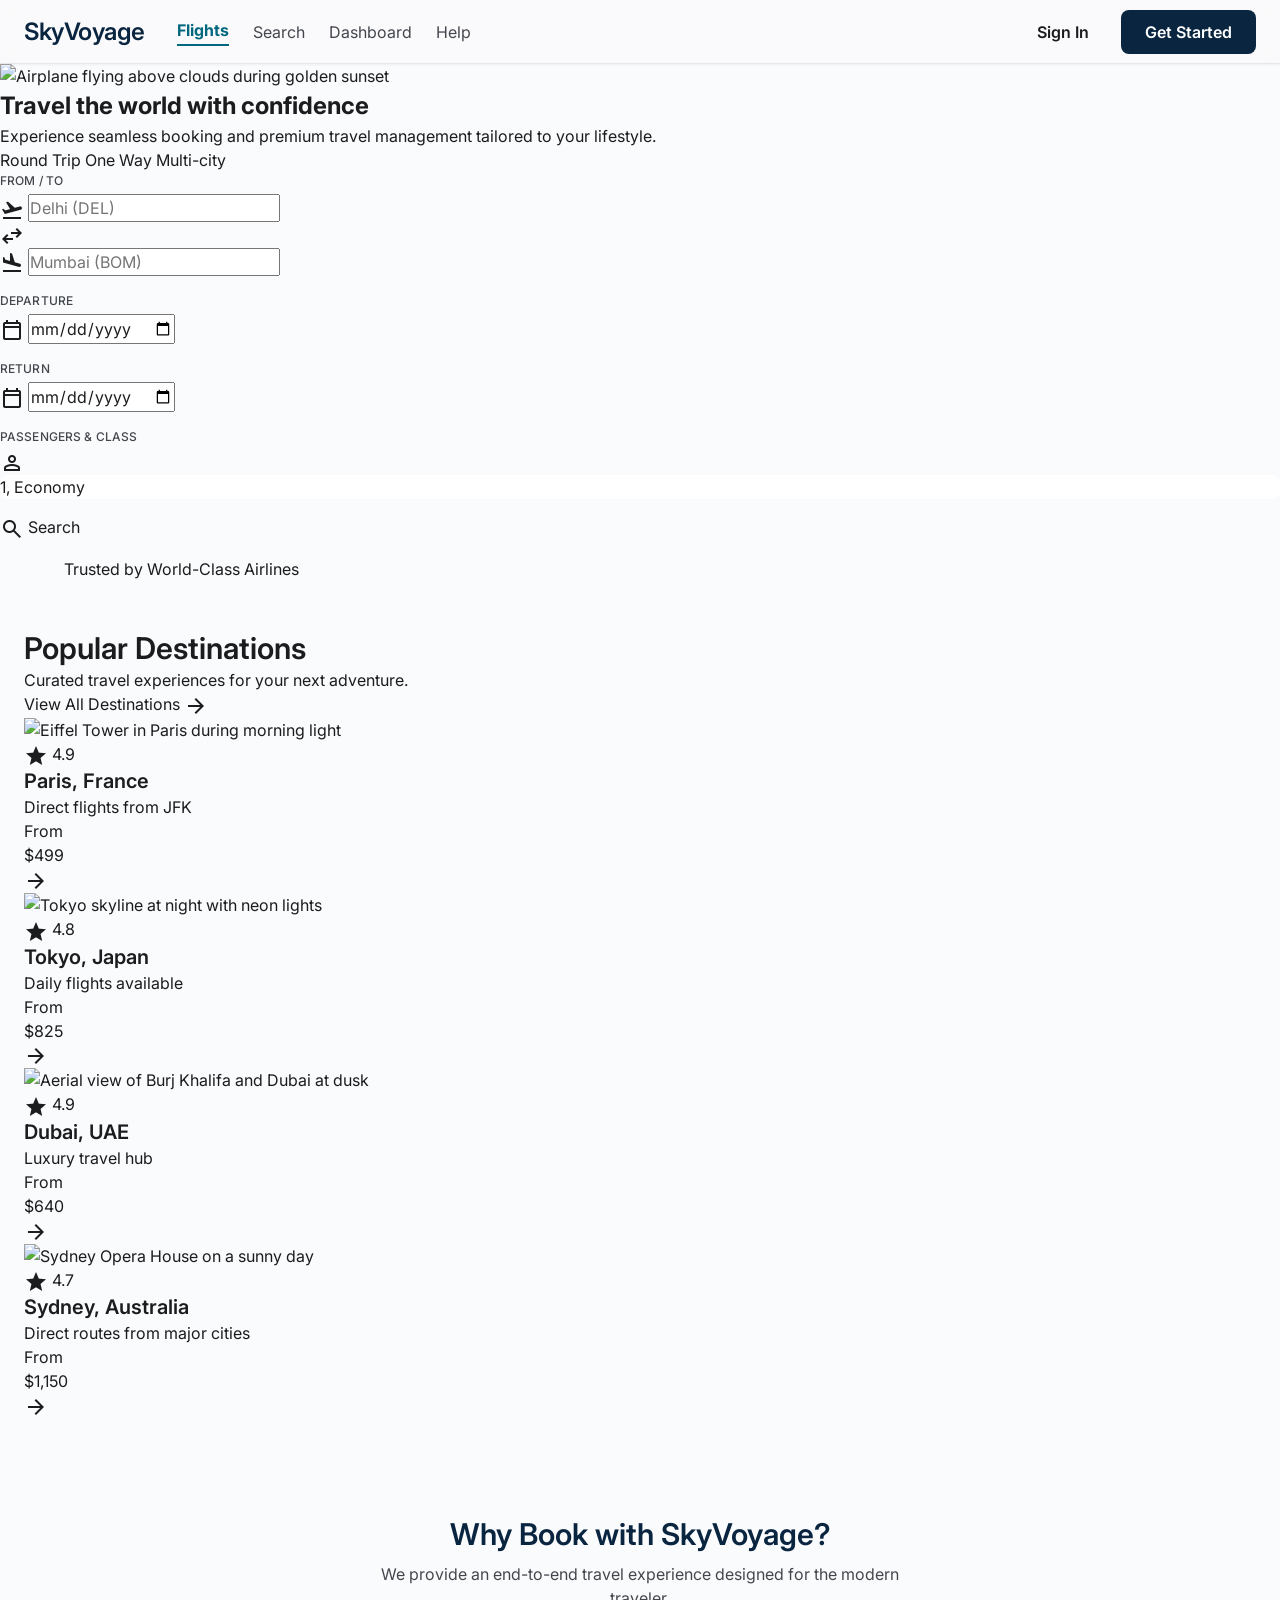
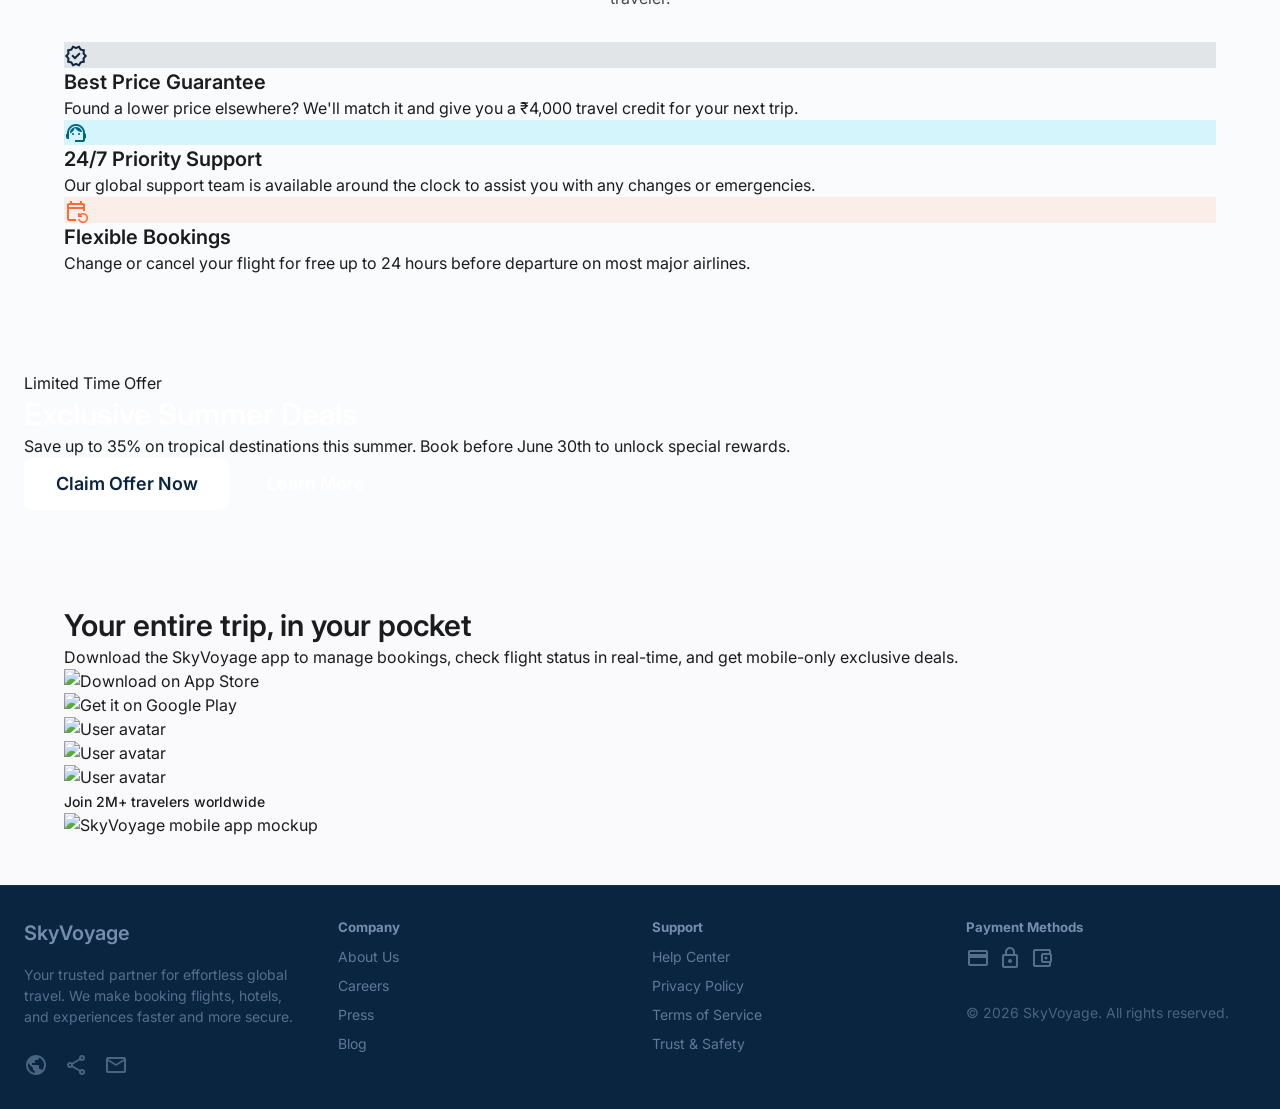
==== index.html @ 2c98b107 "feat(app): add main landing page view and application bootstrap" ====
<!DOCTYPE html>
<html lang="en">
<head>
  <meta charset="UTF-8">
  <meta name="viewport" content="width=device-width, initial-scale=1.0">
  <title>SkyVoyage — Travel with Confidence</title>
  <meta name="description" content="SkyVoyage is a premium flight booking platform. Search, compare, and book flights from top airlines worldwide.">

  <!-- Stylesheets -->
  <link rel="stylesheet" href="css/main.css">
  <link rel="stylesheet" href="css/pages/landing.css">
</head>
<body>

  <!---------------------------------------------
       NAVIGATION BAR
       Shared across all pages via consistent HTML
      --------------------------------------------->
  <header class="navbar">
    <div class="flex items-center gap-xl">
      <a href="index.html" class="navbar-brand">SkyVoyage</a>
      <nav class="navbar-links">
        <a href="index.html" class="active">Flights</a>
        <a href="search.html">Search</a>
        <a href="dashboard.html">Dashboard</a>
        <a href="#">Help</a>
      </nav>
    </div>
    <div class="navbar-actions">
      <a href="login.html" class="btn btn-ghost">Sign In</a>
      <a href="register.html" class="btn btn-primary">Get Started</a>
    </div>
    <button class="navbar-toggle" aria-label="Toggle menu">
      <span></span><span></span><span></span>
    </button>
  </header>

  <!-- ============================================
       MAIN CONTENT
       ============================================ -->
  <main class="page-content">

    <!-- ---- Hero Section ---- -->
    <section class="hero" id="hero">
      <div class="hero-image">
        <img src="https://lh3.googleusercontent.com/aida-public/[base64]" alt="Airplane flying above clouds during golden sunset">
        <div class="hero-overlay"></div>
      </div>
      <div class="hero-content">
        <h1 class="hero-title">Travel the world with confidence</h1>
        <p class="hero-subtitle">Experience seamless booking and premium travel management tailored to your lifestyle.</p>

        <!-- Search Widget -->
        <div class="search-widget" id="search-widget">
          <div class="search-tabs">
            <button class="search-tab active" data-type="roundtrip">Round Trip</button>
            <button class="search-tab" data-type="oneway">One Way</button>
            <button class="search-tab" data-type="multicity">Multi-city</button>
          </div>
          <form class="search-form" id="search-form">
            <!-- From / To -->
            <div class="form-group" style="grid-column: span 2;">
              <label class="form-label">From / To</label>
              <div class="search-field-pair">
                <div class="search-input-wrap">
                  <span class="material-symbols-outlined">flight_takeoff</span>
                  <input type="text" id="origin-input" placeholder="Delhi (DEL)" list="airports-from" autocomplete="off">
                </div>
                <button type="button" class="search-swap-btn" id="swap-btn" title="Swap origin and destination">
                  <span class="material-symbols-outlined">swap_horiz</span>
                </button>
                <div class="search-input-wrap">
                  <span class="material-symbols-outlined">flight_land</span>
                  <input type="text" id="destination-input" placeholder="Mumbai (BOM)" list="airports-to" autocomplete="off">
                </div>
              </div>
            </div>
            <!-- Departure -->
            <div class="form-group">
              <label class="form-label">Departure</label>
              <div class="search-input-wrap">
                <span class="material-symbols-outlined">calendar_today</span>
                <input type="date" id="departure-date">
              </div>
            </div>
            <!-- Return -->
            <div class="form-group">
              <label class="form-label">Return</label>
              <div class="search-input-wrap">
                <span class="material-symbols-outlined">calendar_today</span>
                <input type="date" id="return-date">
              </div>
            </div>
            <!-- Passengers & Search -->
            <div class="form-group">
              <label class="form-label">Passengers & Class</label>
              <div class="search-input-wrap passengers-select">
                <span class="material-symbols-outlined">person</span>
                <select id="passengers-select" class="form-select" style="border:none;padding:0;height:auto;background-image:none;">
                  <option value="1-economy">1, Economy</option>
                  <option value="2-economy">2, Economy</option>
                  <option value="3-economy">3, Economy</option>
                  <option value="1-business">1, Business</option>
                  <option value="2-business">2, Business</option>
                  <option value="1-firstClass">1, First Class</option>
                </select>
              </div>
            </div>
            <!-- Search Button -->
            <div class="form-group" style="align-self: end;">
              <button type="submit" class="search-btn">
                <span class="material-symbols-outlined">search</span>
                Search
              </button>
            </div>
          </form>
          <!-- Datalist for airport autocomplete -->
          <datalist id="airports-from"></datalist>
          <datalist id="airports-to"></datalist>
        </div>
      </div>
    </section>

    <!-- ---- Trusted Airlines ---- -->
    <section class="airlines-bar">
      <div class="container">
        <p class="airlines-bar-title">Trusted by World-Class Airlines</p>
        <div class="airlines-logos" id="airlines-logos">
          <!-- Populated by JS -->
        </div>
      </div>
    </section>

    <!-- ---- Popular Destinations ---- -->
    <section class="section">
      <div class="container-lg">
        <div class="destinations-header">
          <div>
            <h2 class="text-h1">Popular Destinations</h2>
            <p>Curated travel experiences for your next adventure.</p>
          </div>
          <a href="search.html" class="destinations-link">
            View All Destinations
            <span class="material-symbols-outlined">arrow_forward</span>
          </a>
        </div>
        <div class="destinations-grid" id="destinations-grid">
          <!-- Destination Card 1: Paris -->
          <div class="dest-card">
            <div class="dest-card-image">
              <img src="https://lh3.googleusercontent.com/aida-public/[base64]" alt="Eiffel Tower in Paris during morning light">
              <div class="dest-card-rating">
                <span class="material-symbols-outlined icon-filled">star</span>
                <span>4.9</span>
              </div>
            </div>
            <div class="dest-card-body">
              <h3 class="text-h3">Paris, France</h3>
              <p class="dest-subtitle">Direct flights from JFK</p>
              <div class="dest-card-footer">
                <div>
                  <span class="dest-card-price-label">From</span>
                  <p class="dest-card-price">$499</p>
                </div>
                <a href="search.html" class="dest-card-arrow">
                  <span class="material-symbols-outlined">arrow_forward</span>
                </a>
              </div>
            </div>
          </div>
          <!-- Destination Card 2: Tokyo -->
          <div class="dest-card">
            <div class="dest-card-image">
              <img src="https://lh3.googleusercontent.com/aida-public/[base64]" alt="Tokyo skyline at night with neon lights">
              <div class="dest-card-rating">
                <span class="material-symbols-outlined icon-filled">star</span>
                <span>4.8</span>
              </div>
            </div>
            <div class="dest-card-body">
              <h3 class="text-h3">Tokyo, Japan</h3>
              <p class="dest-subtitle">Daily flights available</p>
              <div class="dest-card-footer">
                <div>
                  <span class="dest-card-price-label">From</span>
                  <p class="dest-card-price">$825</p>
                </div>
                <a href="search.html" class="dest-card-arrow">
                  <span class="material-symbols-outlined">arrow_forward</span>
                </a>
              </div>
            </div>
          </div>
          <!-- Destination Card 3: Dubai -->
          <div class="dest-card">
            <div class="dest-card-image">
              <img src="https://lh3.googleusercontent.com/aida-public/[base64]" alt="Aerial view of Burj Khalifa and Dubai at dusk">
              <div class="dest-card-rating">
                <span class="material-symbols-outlined icon-filled">star</span>
                <span>4.9</span>
              </div>
            </div>
            <div class="dest-card-body">
              <h3 class="text-h3">Dubai, UAE</h3>
              <p class="dest-subtitle">Luxury travel hub</p>
              <div class="dest-card-footer">
                <div>
                  <span class="dest-card-price-label">From</span>
                  <p class="dest-card-price">$640</p>
                </div>
                <a href="search.html" class="dest-card-arrow">
                  <span class="material-symbols-outlined">arrow_forward</span>
                </a>
              </div>
            </div>
          </div>
          <!-- Destination Card 4: Sydney -->
          <div class="dest-card">
            <div class="dest-card-image">
              <img src="https://lh3.googleusercontent.com/aida-public/[base64]" alt="Sydney Opera House on a sunny day">
              <div class="dest-card-rating">
                <span class="material-symbols-outlined icon-filled">star</span>
                <span>4.7</span>
              </div>
            </div>
            <div class="dest-card-body">
              <h3 class="text-h3">Sydney, Australia</h3>
              <p class="dest-subtitle">Direct routes from major cities</p>
              <div class="dest-card-footer">
                <div>
                  <span class="dest-card-price-label">From</span>
                  <p class="dest-card-price">$1,150</p>
                </div>
                <a href="search.html" class="dest-card-arrow">
                  <span class="material-symbols-outlined">arrow_forward</span>
                </a>
              </div>
            </div>
          </div>
        </div>
      </div>
    </section>

    <!-- ---- Why SkyVoyage ---- -->
    <section class="section features-section">
      <div class="container">
        <div class="text-center mb-xl">
          <h2 class="text-h1 text-primary">Why Book with SkyVoyage?</h2>
          <p class="text-muted mt-sm" style="max-width:560px;margin-left:auto;margin-right:auto;">We provide an end-to-end travel experience designed for the modern traveler.</p>
        </div>
        <div class="features-grid">
          <div class="feature-card">
            <div class="feature-icon" style="background:rgba(10,37,64,0.1)">
              <span class="material-symbols-outlined text-primary">verified</span>
            </div>
            <h4 class="text-h3">Best Price Guarantee</h4>
            <p>Found a lower price elsewhere? We'll match it and give you a ₹4,000 travel credit for your next trip.</p>
          </div>
          <div class="feature-card">
            <div class="feature-icon" style="background:rgba(0,210,253,0.15)">
              <span class="material-symbols-outlined text-secondary">support_agent</span>
            </div>
            <h4 class="text-h3">24/7 Priority Support</h4>
            <p>Our global support team is available around the clock to assist you with any changes or emergencies.</p>
          </div>
          <div class="feature-card">
            <div class="feature-icon" style="background:rgba(255,107,53,0.1)">
              <span class="material-symbols-outlined text-accent">event_repeat</span>
            </div>
            <h4 class="text-h3">Flexible Bookings</h4>
            <p>Change or cancel your flight for free up to 24 hours before departure on most major airlines.</p>
          </div>
        </div>
      </div>
    </section>

    <!-- ---- Promotional Banner ---- -->
    <section class="section">
      <div class="container-lg">
        <div class="promo-banner">
          <div class="promo-image hidden" style="display:none;">
            <!-- Hidden on mobile, decorative on desktop -->
          </div>
          <div class="promo-content">
            <span class="promo-badge">Limited Time Offer</span>
            <h2 class="text-h1 text-white">Exclusive Summer Deals</h2>
            <p>Save up to 35% on tropical destinations this summer. Book before June 30th to unlock special rewards.</p>
            <div class="promo-buttons">
              <a href="search.html" class="btn btn-lg" style="background:white;color:var(--color-primary);">Claim Offer Now</a>
              <button class="btn btn-lg" style="border:1px solid rgba(255,255,255,0.3);color:white;">Learn More</button>
            </div>
          </div>
        </div>
      </div>
    </section>

    <!-- ---- App Download Section ---- -->
    <section class="section app-section" style="background:var(--color-surface);">
      <div class="container">
        <div class="app-section-inner">
          <div class="app-text">
            <h2 class="text-h1">Your entire trip, in your pocket</h2>
            <p>Download the SkyVoyage app to manage bookings, check flight status in real-time, and get mobile-only exclusive deals.</p>
            <div class="app-badges">
              <img src="https://lh3.googleusercontent.com/aida-public/[base64]" alt="Download on App Store">
              <img src="https://lh3.googleusercontent.com/aida-public/[base64]" alt="Get it on Google Play">
            </div>
            <div class="app-stats">
              <div class="app-avatars">
                <img src="https://lh3.googleusercontent.com/aida-public/[base64]" alt="User avatar">
                <img src="https://lh3.googleusercontent.com/aida-public/[base64]" alt="User avatar">
                <img src="https://lh3.googleusercontent.com/aida-public/[base64]" alt="User avatar">
              </div>
              <span class="text-small font-medium">Join 2M+ travelers worldwide</span>
            </div>
          </div>
          <div class="app-mockup">
            <div class="phone-frame">
              <img src="https://lh3.googleusercontent.com/aida-public/[base64]" alt="SkyVoyage mobile app mockup">
            </div>
            <div class="glow-1"></div>
            <div class="glow-2"></div>
          </div>
        </div>
      </div>
    </section>

  </main>

  <!-- ============================================
       FOOTER
       ============================================ -->
  <footer class="footer">
    <div class="container-lg">
      <div class="footer-grid">
        <div>
          <span class="footer-brand">SkyVoyage</span>
          <p class="footer-desc">Your trusted partner for effortless global travel. We make booking flights, hotels, and experiences faster and more secure.</p>
          <div class="footer-social">
            <a href="#"><span class="material-symbols-outlined">public</span></a>
            <a href="#"><span class="material-symbols-outlined">share</span></a>
            <a href="#"><span class="material-symbols-outlined">mail</span></a>
          </div>
        </div>
        <div>
          <h5 class="footer-title">Company</h5>
          <div class="footer-links">
            <a href="#">About Us</a>
            <a href="#">Careers</a>
            <a href="#">Press</a>
            <a href="#">Blog</a>
          </div>
        </div>
        <div>
          <h5 class="footer-title">Support</h5>
          <div class="footer-links">
            <a href="#">Help Center</a>
            <a href="#">Privacy Policy</a>
            <a href="#">Terms of Service</a>
            <a href="#">Trust & Safety</a>
          </div>
        </div>
        <div>
          <h5 class="footer-title">Payment Methods</h5>
          <div class="flex gap-sm" style="opacity:0.7;">
            <span class="material-symbols-outlined" title="Credit Card">credit_card</span>
            <span class="material-symbols-outlined" title="Secure Payment">lock</span>
            <span class="material-symbols-outlined" title="Universal Pay">account_balance_wallet</span>
          </div>
          <p class="footer-copyright">© 2026 SkyVoyage. All rights reserved.</p>
        </div>
      </div>
    </div>
  </footer>

  <!-- ============================================
       SCRIPTS
       ============================================ -->
  <script type="module" src="js/app.js"></script>
  <script type="module" src="js/pages/landing.js"></script>

</body>
</html>
---- css/main.css ----
/* ============================================
   SkyVoyage — Main Stylesheet
   Shared layout, components, and utilities.
   ============================================ */

@import url('https://fonts.googleapis.com/css2?family=Inter:wght@400;500;600;700;800&display=swap');
@import url('https://fonts.googleapis.com/css2?family=Material+Symbols+Outlined:wght,FILL@100..700,0..1&display=swap');
@import 'variables.css';
@import 'reset.css';


/* ============================================
   TYPOGRAPHY
   ============================================ */

.text-display {
  font-size: var(--font-display-size);
  font-weight: var(--font-display-weight);
  line-height: var(--font-display-line-height);
  letter-spacing: var(--font-display-letter-spacing);
}

.text-h1 {
  font-size: var(--font-h1-size);
  font-weight: var(--font-h1-weight);
  line-height: var(--font-h1-line-height);
}

.text-h2 {
  font-size: var(--font-h2-size);
  font-weight: var(--font-h2-weight);
  line-height: var(--font-h2-line-height);
}

.text-h3 {
  font-size: var(--font-h3-size);
  font-weight: var(--font-h3-weight);
  line-height: var(--font-h3-line-height);
}

.text-body {
  font-size: var(--font-body-size);
  font-weight: var(--font-body-weight);
  line-height: var(--font-body-line-height);
}

.text-small {
  font-size: var(--font-small-size);
  font-weight: var(--font-small-weight);
  line-height: var(--font-small-line-height);
}

.text-caption {
  font-size: var(--font-caption-size);
  font-weight: var(--font-caption-weight);
  line-height: var(--font-caption-line-height);
  letter-spacing: var(--font-caption-letter-spacing);
}


/* ============================================
   LAYOUT
   ============================================ */

.container {
  max-width: var(--max-width);
  margin: 0 auto;
  padding: 0 var(--space-lg);
}

.container-lg {
  max-width: var(--max-width-lg);
  margin: 0 auto;
  padding: 0 var(--space-lg);
}

.section {
  padding: var(--space-2xl) 0;
}

.page-content {
  padding-top: var(--nav-height);
  min-height: 100vh;
}


/* ============================================
   MATERIAL ICONS
   ============================================ */

.material-symbols-outlined {
  font-variation-settings: 'FILL' 0, 'wght' 400, 'GRAD' 0, 'opsz' 24;
  display: inline-block;
  vertical-align: middle;
  font-size: 24px;
}

.icon-filled {
  font-variation-settings: 'FILL' 1;
}

.icon-sm { font-size: 18px; }
.icon-lg { font-size: 32px; }
.icon-xl { font-size: 48px; }


/* ============================================
   NAVIGATION BAR (shared across all pages)
   ============================================ */

.navbar {
  position: fixed;
  top: 0;
  left: 0;
  width: 100%;
  z-index: 100;
  background: rgba(250, 249, 251, 0.8);
  backdrop-filter: blur(12px);
  -webkit-backdrop-filter: blur(12px);
  height: var(--nav-height);
  border-bottom: 1px solid var(--color-border);
  box-shadow: var(--shadow-subtle);
  display: flex;
  align-items: center;
  justify-content: space-between;
  padding: 0 var(--space-lg);
}

.navbar-brand {
  font-size: var(--font-h2-size);
  font-weight: var(--font-h2-weight);
  color: var(--color-primary);
  letter-spacing: -0.02em;
}

.navbar-links {
  display: flex;
  gap: var(--space-lg);
  align-items: center;
}

.navbar-links a {
  color: var(--color-on-surface-variant);
  font-size: var(--font-body-size);
  transition: color var(--transition-normal);
}

.navbar-links a:hover,
.navbar-links a.active {
  color: var(--color-secondary);
}

.navbar-links a.active {
  font-weight: 700;
  border-bottom: 2px solid var(--color-secondary);
  padding-bottom: 2px;
}

.navbar-actions {
  display: flex;
  gap: var(--space-md);
  align-items: center;
}

/* Mobile hamburger menu */
.navbar-toggle {
  display: none;
  flex-direction: column;
  gap: 5px;
  padding: var(--space-sm);
}

.navbar-toggle span {
  width: 24px;
  height: 2px;
  background: var(--color-primary);
  border-radius: 2px;
  transition: var(--transition-normal);
}


/* ============================================
   BUTTONS
   ============================================ */

.btn {
  display: inline-flex;
  align-items: center;
  justify-content: center;
  gap: var(--space-sm);
  height: 44px;
  padding: 0 var(--space-lg);
  font-size: var(--font-body-size);
  font-weight: 600;
  border-radius: var(--radius-md);
  transition: all var(--transition-normal);
  white-space: nowrap;
  cursor: pointer;
}

.btn:active {
  transform: scale(0.97);
}

.btn-primary {
  background: var(--color-primary);
  color: var(--color-on-primary);
}

.btn-primary:hover {
  opacity: 0.9;
  box-shadow: var(--shadow-card);
}

.btn-accent {
  background: var(--color-accent);
  color: white;
  box-shadow: var(--shadow-card);
}

.btn-accent:hover {
  filter: brightness(1.1);
}

.btn-secondary {
  background: var(--color-secondary-container);
  color: var(--color-on-secondary-container);
}

.btn-secondary:hover {
  filter: brightness(0.95);
}

.btn-outline {
  background: transparent;
  border: 1px solid var(--color-border);
  color: var(--color-on-surface);
}

.btn-outline:hover {
  background: var(--color-surface-container-low);
}

.btn-ghost {
  background: transparent;
  color: var(--color-on-surface);
  padding: 0 var(--space-md);
}

.btn-ghost:hover {
  color: var(--color-primary);
}

.btn-sm {
  height: 36px;
  padding: 0 var(--space-md);
  font-size: var(--font-small-size);
}

.btn-lg {
  height: 52px;
  padding: 0 var(--space-xl);
  font-size: 18px;
}

.btn-icon {
  width: 44px;
  height: 44px;
  padding: 0;
  border-radius: var(--radius-md);
}

.btn-icon-sm {
  width: 36px;
  height: 36px;
  padding: 0;
  border-radius: var(--radius-md);
}


/* ============================================
   FORM ELEMENTS
   ============================================ */

.form-group {
  margin-bottom: var(--space-md);
}

.form-label {
  display: block;
  font-size: var(--font-caption-size);
  font-weight: var(--font-caption-weight);
  color: var(--color-on-surface-variant);
  margin-bottom: var(--space-xs);
  text-transform: uppercase;
  letter-spacing: var(--font-caption-letter-spacing);
}

.form-input {
  width: 100%;
  height: 44px;
  padding: 0 var(--space-md);
  border: 1px solid var(--color-border);
  border-radius: var(--radius-md);
  background: transparent;
  font-size: var(--font-body-size);
  color: var(--color-on-surface);
  transition: border-color var(--transition-normal), box-shadow var(--transition-normal);
}

.form-input:focus {
  border-color: var(--color-secondary-container);
  box-shadow: 0 0 0 3px rgba(0, 210, 253, 0.15);
  outline: none;
}

.form-input::placeholder {
  color: var(--color-outline);
}

.form-input-icon {
  position: relative;
}

.form-input-icon .material-symbols-outlined {
  position: absolute;
  left: var(--space-md);
  top: 50%;
  transform: translateY(-50%);
  color: var(--color-outline);
  font-size: 20px;
}

.form-input-icon .form-input {
  padding-left: calc(var(--space-md) + 28px);
}

.form-select {
  width: 100%;
  height: 44px;
  padding: 0 var(--space-md);
  border: 1px solid var(--color-border);
  border-radius: var(--radius-md);
  background: white;
  font-size: var(--font-body-size);
  color: var(--color-on-surface);
  appearance: none;
  background-image: url("data:image/svg+xml,%3Csvg xmlns='http://www.w3.org/2000/svg' width='20' height='20' viewBox='0 0 24 24'%3E%3Cpath fill='%2374777E' d='M7 10l5 5 5-5z'/%3E%3C/svg%3E");
  background-repeat: no-repeat;
  background-position: right var(--space-sm) center;
  cursor: pointer;
}

.form-error {
  font-size: var(--font-caption-size);
  color: var(--color-error);
  margin-top: var(--space-xs);
  display: none;
}

.form-error.visible {
  display: block;
}

textarea.form-input {
  height: auto;
  min-height: 100px;
  padding: var(--space-md);
  resize: vertical;
}


/* ============================================
   CARDS
   ============================================ */

.card {
  background: var(--color-surface-container-lowest);
  border: 1px solid var(--color-border);
  border-radius: var(--radius-lg);
  padding: var(--space-lg);
  box-shadow: var(--shadow-subtle);
  transition: transform var(--transition-slow), box-shadow var(--transition-slow);
}

.card-hover:hover {
  transform: translateY(-4px);
  box-shadow: var(--shadow-hover);
}

.card-elevated {
  box-shadow: var(--shadow-card);
}


/* ============================================
   BADGES / TAGS
   ============================================ */

.badge {
  display: inline-flex;
  align-items: center;
  gap: var(--space-xs);
  padding: var(--space-xs) var(--space-sm);
  font-size: var(--font-caption-size);
  font-weight: 600;
  border-radius: var(--radius-pill);
}

.badge-success {
  background: rgba(16, 185, 129, 0.1);
  color: var(--color-success);
}

.badge-warning {
  background: rgba(245, 158, 11, 0.1);
  color: var(--color-warning);
}

.badge-error {
  background: rgba(239, 68, 68, 0.1);
  color: var(--color-error);
}

.badge-info {
  background: rgba(59, 130, 246, 0.1);
  color: var(--color-info);
}

.badge-primary {
  background: rgba(10, 37, 64, 0.1);
  color: var(--color-primary);
}

.badge-accent {
  background: rgba(255, 107, 53, 0.1);
  color: var(--color-accent);
}


/* ============================================
   TABLES
   ============================================ */

.table-wrapper {
  overflow-x: auto;
  border-radius: var(--radius-lg);
  border: 1px solid var(--color-border);
}

.table {
  width: 100%;
  text-align: left;
}

.table th {
  padding: var(--space-md) var(--space-lg);
  font-size: var(--font-caption-size);
  font-weight: 600;
  color: var(--color-on-surface-variant);
  text-transform: uppercase;
  letter-spacing: 0.05em;
  background: var(--color-surface-container-low);
  border-bottom: 1px solid var(--color-border);
}

.table td {
  padding: var(--space-md) var(--space-lg);
  font-size: var(--font-small-size);
  color: var(--color-on-surface);
  border-bottom: 1px solid var(--color-border);
}

.table tr:last-child td {
  border-bottom: none;
}

.table tr:hover td {
  background: var(--color-surface-container-low);
}


/* ============================================
   MODAL
   ============================================ */

.modal-overlay {
  position: fixed;
  inset: 0;
  background: rgba(0, 0, 0, 0.5);
  z-index: 200;
  display: flex;
  align-items: center;
  justify-content: center;
  opacity: 0;
  visibility: hidden;
  transition: opacity var(--transition-normal), visibility var(--transition-normal);
}

.modal-overlay.active {
  opacity: 1;
  visibility: visible;
}

.modal {
  background: white;
  border-radius: var(--radius-xl);
  padding: var(--space-xl);
  max-width: 560px;
  width: 90%;
  max-height: 90vh;
  overflow-y: auto;
  transform: scale(0.95) translateY(10px);
  transition: transform var(--transition-slow);
}

.modal-overlay.active .modal {
  transform: scale(1) translateY(0);
}

.modal-header {
  display: flex;
  align-items: center;
  justify-content: space-between;
  margin-bottom: var(--space-lg);
}

.modal-title {
  font-size: var(--font-h3-size);
  font-weight: var(--font-h3-weight);
  color: var(--color-primary);
}


/* ============================================
   TOAST NOTIFICATIONS
   ============================================ */

.toast-container {
  position: fixed;
  top: calc(var(--nav-height) + var(--space-md));
  right: var(--space-lg);
  z-index: 300;
  display: flex;
  flex-direction: column;
  gap: var(--space-sm);
}

.toast {
  display: flex;
  align-items: center;
  gap: var(--space-md);
  padding: var(--space-md) var(--space-lg);
  background: white;
  border-radius: var(--radius-lg);
  box-shadow: var(--shadow-elevated);
  border-left: 4px solid var(--color-info);
  min-width: 320px;
  max-width: 480px;
  animation: slideInRight 0.3s ease;
}

.toast-success { border-left-color: var(--color-success); }
.toast-warning { border-left-color: var(--color-warning); }
.toast-error { border-left-color: var(--color-error); }

.toast-message {
  flex: 1;
  font-size: var(--font-small-size);
  color: var(--color-on-surface);
}

.toast-close {
  color: var(--color-outline);
  cursor: pointer;
  font-size: 18px;
}

@keyframes slideInRight {
  from {
    transform: translateX(100%);
    opacity: 0;
  }
  to {
    transform: translateX(0);
    opacity: 1;
  }
}

@keyframes fadeOut {
  to {
    opacity: 0;
    transform: translateX(50px);
  }
}


/* ============================================
   LOADING / SKELETON
   ============================================ */

.skeleton {
  background: linear-gradient(90deg,
    var(--color-surface-container) 25%,
    var(--color-surface-container-high) 50%,
    var(--color-surface-container) 75%
  );
  background-size: 200% 100%;
  animation: shimmer 1.5s infinite;
  border-radius: var(--radius-md);
}

@keyframes shimmer {
  0% { background-position: 200% 0; }
  100% { background-position: -200% 0; }
}

.spinner {
  width: 32px;
  height: 32px;
  border: 3px solid var(--color-border);
  border-top-color: var(--color-secondary-container);
  border-radius: 50%;
  animation: spin 0.8s linear infinite;
}

@keyframes spin {
  to { transform: rotate(360deg); }
}

.loading-overlay {
  display: flex;
  flex-direction: column;
  align-items: center;
  justify-content: center;
  gap: var(--space-md);
  padding: var(--space-2xl);
  color: var(--color-on-surface-variant);
}


/* ============================================
   EMPTY STATE
   ============================================ */

.empty-state {
  text-align: center;
  padding: var(--space-3xl) var(--space-lg);
  color: var(--color-on-surface-variant);
}

.empty-state .material-symbols-outlined {
  font-size: 64px;
  opacity: 0.3;
  margin-bottom: var(--space-md);
}

.empty-state h3 {
  font-size: var(--font-h3-size);
  font-weight: var(--font-h3-weight);
  color: var(--color-primary);
  margin-bottom: var(--space-sm);
}


/* ============================================
   FOOTER
   ============================================ */

.footer {
  background: var(--color-primary);
  color: var(--color-on-primary-container);
  padding: var(--space-xl) 0;
  border-top: 1px solid rgba(255, 255, 255, 0.05);
}

.footer-grid {
  display: grid;
  grid-template-columns: repeat(4, 1fr);
  gap: var(--space-lg);
}

.footer-brand {
  font-size: var(--font-h3-size);
  font-weight: var(--font-h3-weight);
  margin-bottom: var(--space-md);
  display: block;
}

.footer-desc {
  font-size: var(--font-small-size);
  opacity: 0.7;
  max-width: 280px;
  margin-bottom: var(--space-lg);
}

.footer-title {
  font-weight: 700;
  margin-bottom: var(--space-sm);
}

.footer-links {
  display: flex;
  flex-direction: column;
  gap: var(--space-sm);
}

.footer-links a {
  font-size: var(--font-small-size);
  opacity: 0.8;
  transition: opacity var(--transition-normal);
}

.footer-links a:hover {
  opacity: 1;
  text-decoration: underline;
}

.footer-social {
  display: flex;
  gap: var(--space-md);
}

.footer-social a {
  opacity: 0.6;
  transition: opacity var(--transition-normal);
}

.footer-social a:hover {
  opacity: 1;
}

.footer-copyright {
  font-size: var(--font-small-size);
  opacity: 0.6;
  margin-top: var(--space-xl);
}


/* ============================================
   UTILITY CLASSES
   ============================================ */

/* Flexbox helpers */
.flex { display: flex; }
.flex-col { flex-direction: column; }
.flex-wrap { flex-wrap: wrap; }
.items-center { align-items: center; }
.items-start { align-items: flex-start; }
.items-end { align-items: flex-end; }
.justify-center { justify-content: center; }
.justify-between { justify-content: space-between; }
.justify-end { justify-content: flex-end; }
.gap-xs { gap: var(--space-xs); }
.gap-sm { gap: var(--space-sm); }
.gap-md { gap: var(--space-md); }
.gap-lg { gap: var(--space-lg); }
.gap-xl { gap: var(--space-xl); }
.gap-2xl { gap: var(--space-2xl); }
.flex-1 { flex: 1; }

/* Grid */
.grid { display: grid; }
.grid-2 { grid-template-columns: repeat(2, 1fr); }
.grid-3 { grid-template-columns: repeat(3, 1fr); }
.grid-4 { grid-template-columns: repeat(4, 1fr); }

/* Text */
.text-center { text-align: center; }
.text-right { text-align: right; }
.text-primary { color: var(--color-primary); }
.text-secondary { color: var(--color-secondary); }
.text-accent { color: var(--color-accent); }
.text-muted { color: var(--color-on-surface-variant); }
.text-success { color: var(--color-success); }
.text-error { color: var(--color-error); }
.text-warning { color: var(--color-warning); }
.text-white { color: white; }
.font-bold { font-weight: 700; }
.font-semibold { font-weight: 600; }
.font-medium { font-weight: 500; }
.uppercase { text-transform: uppercase; }
.tracking-wide { letter-spacing: 0.05em; }

/* Spacing */
.mt-xs { margin-top: var(--space-xs); }
.mt-sm { margin-top: var(--space-sm); }
.mt-md { margin-top: var(--space-md); }
.mt-lg { margin-top: var(--space-lg); }
.mt-xl { margin-top: var(--space-xl); }
.mt-2xl { margin-top: var(--space-2xl); }
.mb-xs { margin-bottom: var(--space-xs); }
.mb-sm { margin-bottom: var(--space-sm); }
.mb-md { margin-bottom: var(--space-md); }
.mb-lg { margin-bottom: var(--space-lg); }
.mb-xl { margin-bottom: var(--space-xl); }
.mb-2xl { margin-bottom: var(--space-2xl); }
.p-sm { padding: var(--space-sm); }
.p-md { padding: var(--space-md); }
.p-lg { padding: var(--space-lg); }
.p-xl { padding: var(--space-xl); }

/* Sizing */
.w-full { width: 100%; }

/* Visibility */
.hidden { display: none; }

/* Border radius */
.rounded { border-radius: var(--radius-md); }
.rounded-lg { border-radius: var(--radius-lg); }
.rounded-xl { border-radius: var(--radius-xl); }
.rounded-full { border-radius: var(--radius-pill); }


/* ============================================
   RESPONSIVE BREAKPOINTS
   ============================================ */

/* Tablet: 768px and below */
@media (max-width: 768px) {
  .text-display {
    font-size: 32px;
  }

  .text-h1 {
    font-size: 24px;
  }

  .text-h2 {
    font-size: 20px;
  }

  .container,
  .container-lg {
    padding: 0 var(--space-md);
  }

  .navbar-links {
    display: none;
  }

  .navbar-toggle {
    display: flex;
  }

  .footer-grid {
    grid-template-columns: 1fr 1fr;
  }

  .grid-3,
  .grid-4 {
    grid-template-columns: 1fr 1fr;
  }

  /* Show mobile nav when toggled */
  .navbar-links.mobile-open {
    display: flex;
    flex-direction: column;
    position: absolute;
    top: var(--nav-height);
    left: 0;
    right: 0;
    background: white;
    padding: var(--space-lg);
    border-bottom: 1px solid var(--color-border);
    box-shadow: var(--shadow-elevated);
  }
}

/* Mobile: 480px and below */
@media (max-width: 480px) {
  .text-display {
    font-size: 28px;
  }

  .footer-grid {
    grid-template-columns: 1fr;
  }

  .grid-2 {
    grid-template-columns: 1fr;
  }

  .toast {
    min-width: auto;
    margin: 0 var(--space-md);
  }
}
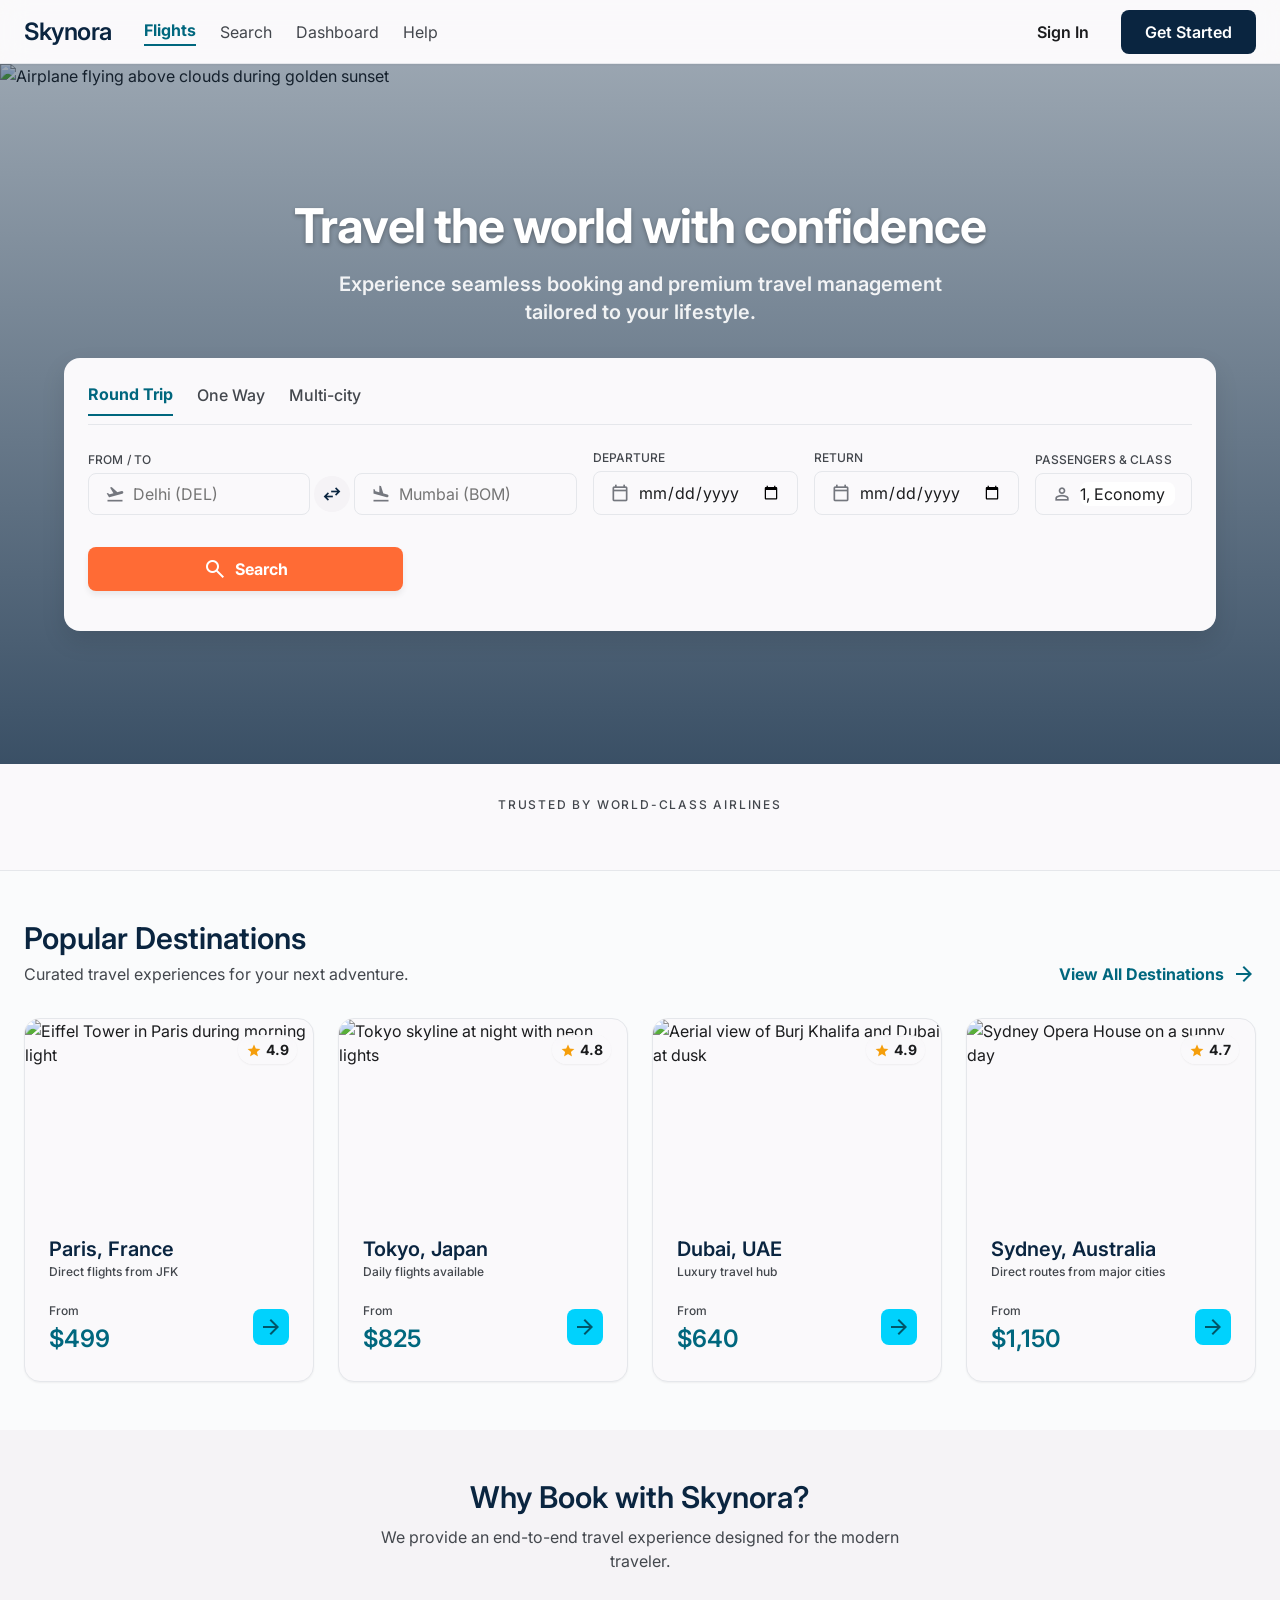
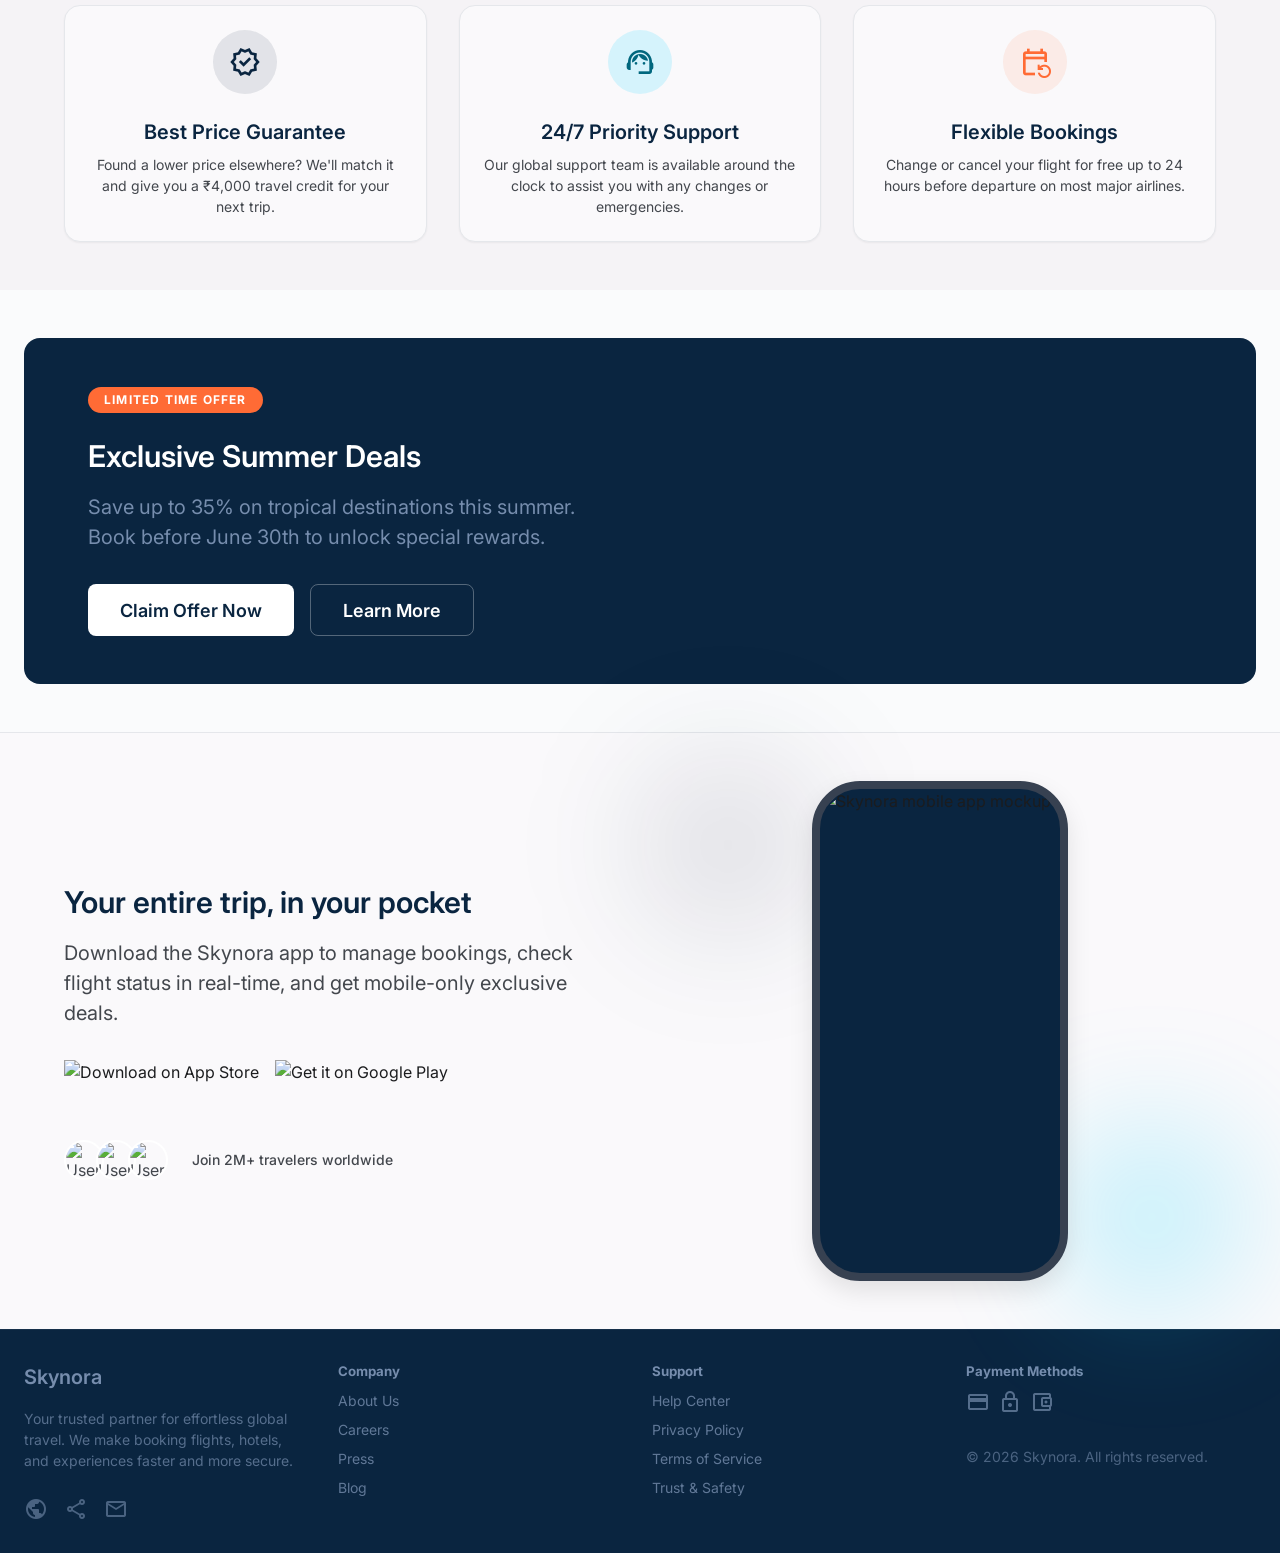
==== commit 4845456e: "refactor(branding): project-wide rebranding from SkyVoyage to Skynora" ====
--- a/index.html
+++ b/index.html
@@ -3,8 +3,8 @@
 <head>
   <meta charset="UTF-8">
   <meta name="viewport" content="width=device-width, initial-scale=1.0">
-  <title>SkyVoyage — Travel with Confidence</title>
-  <meta name="description" content="SkyVoyage is a premium flight booking platform. Search, compare, and book flights from top airlines worldwide.">
+  <title>Skynora — Travel with Confidence</title>
+  <meta name="description" content="Skynora is a premium flight booking platform. Search, compare, and book flights from top airlines worldwide.">
 
   <!-- Stylesheets -->
   <link rel="stylesheet" href="css/main.css">
@@ -18,7 +18,7 @@
       --------------------------------------------->
   <header class="navbar">
     <div class="flex items-center gap-xl">
-      <a href="index.html" class="navbar-brand">SkyVoyage</a>
+      <a href="index.html" class="navbar-brand">Skynora</a>
       <nav class="navbar-links">
         <a href="index.html" class="active">Flights</a>
         <a href="search.html">Search</a>
@@ -35,9 +35,9 @@
     </button>
   </header>
 
-  <!-- ============================================
+  <!-----------------------------------------------
        MAIN CONTENT
-       ============================================ -->
+       ----------------------------------------------->
   <main class="page-content">
 
     <!-- ---- Hero Section ---- -->
@@ -241,11 +241,11 @@
       </div>
     </section>
 
-    <!-- ---- Why SkyVoyage ---- -->
+    <!-- ---- Why Skynora ---- -->
     <section class="section features-section">
       <div class="container">
         <div class="text-center mb-xl">
-          <h2 class="text-h1 text-primary">Why Book with SkyVoyage?</h2>
+          <h2 class="text-h1 text-primary">Why Book with Skynora?</h2>
           <p class="text-muted mt-sm" style="max-width:560px;margin-left:auto;margin-right:auto;">We provide an end-to-end travel experience designed for the modern traveler.</p>
         </div>
         <div class="features-grid">
@@ -300,7 +300,7 @@
         <div class="app-section-inner">
           <div class="app-text">
             <h2 class="text-h1">Your entire trip, in your pocket</h2>
-            <p>Download the SkyVoyage app to manage bookings, check flight status in real-time, and get mobile-only exclusive deals.</p>
+            <p>Download the Skynora app to manage bookings, check flight status in real-time, and get mobile-only exclusive deals.</p>
             <div class="app-badges">
               <img src="https://lh3.googleusercontent.com/aida-public/[base64]" alt="Download on App Store">
               <img src="https://lh3.googleusercontent.com/aida-public/[base64]" alt="Get it on Google Play">
@@ -316,7 +316,7 @@
           </div>
           <div class="app-mockup">
             <div class="phone-frame">
-              <img src="https://lh3.googleusercontent.com/aida-public/[base64]" alt="SkyVoyage mobile app mockup">
+              <img src="https://lh3.googleusercontent.com/aida-public/[base64]" alt="Skynora mobile app mockup">
             </div>
             <div class="glow-1"></div>
             <div class="glow-2"></div>
@@ -327,14 +327,14 @@
 
   </main>
 
-  <!-- ============================================
+  <!-----------------------------------------------
        FOOTER
-       ============================================ -->
+       ----------------------------------------------->
   <footer class="footer">
     <div class="container-lg">
       <div class="footer-grid">
         <div>
-          <span class="footer-brand">SkyVoyage</span>
+          <span class="footer-brand">Skynora</span>
           <p class="footer-desc">Your trusted partner for effortless global travel. We make booking flights, hotels, and experiences faster and more secure.</p>
           <div class="footer-social">
             <a href="#"><span class="material-symbols-outlined">public</span></a>
@@ -367,15 +367,15 @@
             <span class="material-symbols-outlined" title="Secure Payment">lock</span>
             <span class="material-symbols-outlined" title="Universal Pay">account_balance_wallet</span>
           </div>
-          <p class="footer-copyright">© 2026 SkyVoyage. All rights reserved.</p>
+          <p class="footer-copyright">© 2026 Skynora. All rights reserved.</p>
         </div>
       </div>
     </div>
   </footer>
 
-  <!-- ============================================
+  <!-----------------------------------------------
        SCRIPTS
-       ============================================ -->
+       ----------------------------------------------->
   <script type="module" src="js/app.js"></script>
   <script type="module" src="js/pages/landing.js"></script>
 
--- a/css/main.css
+++ b/css/main.css
@@ -1,5 +1,5 @@
 /* ============================================
-   SkyVoyage — Main Stylesheet
+   Skynora — Main Stylesheet
    Shared layout, components, and utilities.
    ============================================ */
 
--- a/css/pages/landing.css
+++ b/css/pages/landing.css
@@ -0,0 +1,674 @@
+/* ============================================
+   Landing Page Styles
+   Matches the Stitch "Skynora Homepage" design
+   ============================================ */
+
+/* ---- Hero Section ---- */
+.hero {
+  position: relative;
+  min-height: 700px;
+  display: flex;
+  align-items: center;
+  justify-content: center;
+  overflow: hidden;
+}
+
+.hero-image {
+  position: absolute;
+  inset: 0;
+  z-index: 0;
+}
+
+.hero-image img {
+  width: 100%;
+  height: 100%;
+  object-fit: cover;
+}
+
+.hero-overlay {
+  position: absolute;
+  inset: 0;
+  background: linear-gradient(180deg, rgba(10, 37, 64, 0.4) 0%, rgba(10, 37, 64, 0.8) 100%);
+}
+
+.hero-content {
+  position: relative;
+  z-index: 10;
+  width: 100%;
+  max-width: var(--max-width);
+  margin: 0 auto;
+  padding: 0 var(--space-lg);
+  text-align: center;
+  color: white;
+}
+
+.hero-title {
+  font-size: var(--font-display-size);
+  font-weight: var(--font-display-weight);
+  line-height: var(--font-display-line-height);
+  letter-spacing: var(--font-display-letter-spacing);
+  margin-bottom: var(--space-md);
+  text-shadow: 0 2px 4px rgba(0, 0, 0, 0.3);
+}
+
+.hero-subtitle {
+  font-size: var(--font-h3-size);
+  font-weight: var(--font-h3-weight);
+  line-height: var(--font-h3-line-height);
+  opacity: 0.9;
+  margin-bottom: var(--space-xl);
+  max-width: 640px;
+  margin-left: auto;
+  margin-right: auto;
+}
+
+
+/* ---- Search Widget ---- */
+.search-widget {
+  background: var(--color-surface);
+  border-radius: var(--radius-xl);
+  box-shadow: var(--shadow-elevated);
+  padding: var(--space-lg);
+  text-align: left;
+  color: var(--color-on-background);
+}
+
+.search-tabs {
+  display: flex;
+  gap: var(--space-lg);
+  border-bottom: 1px solid var(--color-border);
+  padding-bottom: var(--space-sm);
+  margin-bottom: var(--space-lg);
+}
+
+.search-tab {
+  color: var(--color-on-surface-variant);
+  padding-bottom: var(--space-sm);
+  font-weight: 500;
+  transition: color var(--transition-normal);
+  cursor: pointer;
+  background: none;
+  border: none;
+  font-size: var(--font-body-size);
+}
+
+.search-tab:hover {
+  color: var(--color-primary);
+}
+
+.search-tab.active {
+  color: var(--color-secondary);
+  font-weight: 700;
+  border-bottom: 2px solid var(--color-secondary);
+}
+
+.search-form {
+  display: grid;
+  grid-template-columns: 2fr 1fr 1fr 1fr 1fr;
+  gap: var(--space-md);
+  align-items: end;
+}
+
+.search-field-pair {
+  display: flex;
+  align-items: center;
+  gap: var(--space-xs);
+}
+
+.search-input-wrap {
+  flex: 1;
+  border: 1px solid var(--color-border);
+  border-radius: var(--radius-md);
+  padding: var(--space-sm) var(--space-md);
+  display: flex;
+  align-items: center;
+  gap: var(--space-sm);
+  transition: border-color var(--transition-normal);
+}
+
+.search-input-wrap:focus-within {
+  border-color: var(--color-secondary-container);
+}
+
+.search-input-wrap .material-symbols-outlined {
+  color: var(--color-outline);
+  font-size: 20px;
+}
+
+.search-input-wrap input {
+  border: none;
+  outline: none;
+  width: 100%;
+  font-size: var(--font-body-size);
+  background: transparent;
+}
+
+.search-swap-btn {
+  width: 36px;
+  height: 36px;
+  display: flex;
+  align-items: center;
+  justify-content: center;
+  background: var(--color-surface-container-low);
+  border-radius: 50%;
+  transition: background var(--transition-normal);
+  flex-shrink: 0;
+}
+
+.search-swap-btn:hover {
+  background: var(--color-surface-container-high);
+}
+
+.search-swap-btn .material-symbols-outlined {
+  color: var(--color-primary);
+  font-size: 20px;
+}
+
+.search-btn {
+  width: 100%;
+  height: 44px;
+  display: flex;
+  align-items: center;
+  justify-content: center;
+  gap: var(--space-sm);
+  background: var(--color-accent);
+  color: white;
+  border-radius: var(--radius-md);
+  font-weight: 700;
+  box-shadow: var(--shadow-card);
+  transition: filter var(--transition-normal), transform var(--transition-fast);
+}
+
+.search-btn:hover {
+  filter: brightness(1.1);
+}
+
+.search-btn:active {
+  transform: scale(0.97);
+}
+
+.passengers-select {
+  white-space: nowrap;
+  cursor: pointer;
+}
+
+
+/* ---- Trusted Airlines ---- */
+.airlines-bar {
+  padding: var(--space-xl) 0;
+  background: var(--color-surface);
+  border-bottom: 1px solid var(--color-border);
+}
+
+.airlines-bar-title {
+  text-align: center;
+  font-size: var(--font-caption-size);
+  font-weight: var(--font-caption-weight);
+  color: var(--color-on-surface-variant);
+  text-transform: uppercase;
+  letter-spacing: 0.15em;
+  margin-bottom: var(--space-lg);
+}
+
+.airlines-logos {
+  display: flex;
+  flex-wrap: wrap;
+  justify-content: center;
+  align-items: center;
+  gap: var(--space-2xl);
+  opacity: 0.5;
+  filter: grayscale(1);
+  transition: all var(--transition-slow);
+}
+
+.airlines-logos:hover {
+  opacity: 1;
+  filter: grayscale(0);
+}
+
+.airlines-logos span {
+  font-size: 24px;
+  font-weight: 600;
+  color: var(--color-on-surface-variant);
+}
+
+
+/* ---- Destinations Section ---- */
+.destinations-header {
+  display: flex;
+  justify-content: space-between;
+  align-items: flex-end;
+  margin-bottom: var(--space-xl);
+}
+
+.destinations-header h2 {
+  color: var(--color-primary);
+}
+
+.destinations-header p {
+  color: var(--color-on-surface-variant);
+  margin-top: var(--space-xs);
+}
+
+.destinations-link {
+  display: flex;
+  align-items: center;
+  gap: var(--space-sm);
+  color: var(--color-secondary);
+  font-weight: 700;
+}
+
+.destinations-link:hover {
+  text-decoration: underline;
+}
+
+.destinations-grid {
+  display: grid;
+  grid-template-columns: repeat(4, 1fr);
+  gap: var(--space-lg);
+}
+
+.dest-card {
+  background: var(--color-surface);
+  border-radius: var(--radius-xl);
+  overflow: hidden;
+  border: 1px solid var(--color-border);
+  box-shadow: var(--shadow-subtle);
+  transition: transform var(--transition-slow), box-shadow var(--transition-slow);
+}
+
+.dest-card:hover {
+  transform: translateY(-4px);
+  box-shadow: var(--shadow-hover);
+}
+
+.dest-card-image {
+  height: 192px;
+  position: relative;
+  overflow: hidden;
+}
+
+.dest-card-image img {
+  width: 100%;
+  height: 100%;
+  object-fit: cover;
+  transition: transform var(--transition-slow);
+}
+
+.dest-card:hover .dest-card-image img {
+  transform: scale(1.05);
+}
+
+.dest-card-rating {
+  position: absolute;
+  top: var(--space-md);
+  right: var(--space-md);
+  background: rgba(250, 249, 251, 0.9);
+  backdrop-filter: blur(8px);
+  padding: var(--space-xs) var(--space-sm);
+  border-radius: var(--radius-pill);
+  display: flex;
+  align-items: center;
+  gap: var(--space-xs);
+  box-shadow: var(--shadow-subtle);
+}
+
+.dest-card-rating .material-symbols-outlined {
+  color: var(--color-warning);
+  font-size: 16px;
+}
+
+.dest-card-rating span:last-child {
+  font-weight: 700;
+  font-size: var(--font-small-size);
+}
+
+.dest-card-body {
+  padding: var(--space-lg);
+}
+
+.dest-card-body h3 {
+  color: var(--color-primary);
+}
+
+.dest-card-body .dest-subtitle {
+  font-size: var(--font-caption-size);
+  font-weight: var(--font-caption-weight);
+  color: var(--color-on-surface-variant);
+  margin-bottom: var(--space-md);
+}
+
+.dest-card-footer {
+  display: flex;
+  justify-content: space-between;
+  align-items: center;
+}
+
+.dest-card-price-label {
+  font-size: var(--font-caption-size);
+  font-weight: var(--font-caption-weight);
+  color: var(--color-on-surface-variant);
+}
+
+.dest-card-price {
+  font-size: var(--font-h2-size);
+  font-weight: var(--font-h2-weight);
+  color: var(--color-secondary);
+}
+
+.dest-card-arrow {
+  width: 36px;
+  height: 36px;
+  display: flex;
+  align-items: center;
+  justify-content: center;
+  background: var(--color-secondary-container);
+  color: var(--color-on-secondary-container);
+  border-radius: var(--radius-md);
+  transition: filter var(--transition-normal);
+}
+
+.dest-card-arrow:hover {
+  filter: brightness(0.9);
+}
+
+
+/* ---- Why Skynora Section ---- */
+.features-section {
+  background: var(--color-surface-container-low);
+}
+
+.features-grid {
+  display: grid;
+  grid-template-columns: repeat(3, 1fr);
+  gap: var(--space-xl);
+}
+
+.feature-card {
+  text-align: center;
+  padding: var(--space-lg);
+  background: var(--color-surface);
+  border-radius: var(--radius-xl);
+  border: 1px solid var(--color-border);
+  box-shadow: var(--shadow-subtle);
+  transition: box-shadow var(--transition-slow);
+}
+
+.feature-card:hover {
+  box-shadow: var(--shadow-card);
+}
+
+.feature-icon {
+  width: 64px;
+  height: 64px;
+  border-radius: 50%;
+  display: flex;
+  align-items: center;
+  justify-content: center;
+  margin: 0 auto var(--space-lg);
+}
+
+.feature-icon .material-symbols-outlined {
+  font-size: 32px;
+}
+
+.feature-card h4 {
+  color: var(--color-primary);
+  margin-bottom: var(--space-sm);
+}
+
+.feature-card p {
+  color: var(--color-on-surface-variant);
+  font-size: var(--font-small-size);
+}
+
+
+/* ---- Promo Banner ---- */
+.promo-banner {
+  position: relative;
+  background: var(--color-primary);
+  border-radius: var(--radius-xl);
+  overflow: hidden;
+  padding: var(--space-2xl) var(--space-3xl);
+}
+
+.promo-image {
+  position: absolute;
+  top: 0;
+  right: 0;
+  width: 50%;
+  height: 100%;
+}
+
+.promo-image img {
+  width: 100%;
+  height: 100%;
+  object-fit: cover;
+  opacity: 0.6;
+  mix-blend-mode: overlay;
+}
+
+.promo-content {
+  position: relative;
+  z-index: 10;
+  max-width: 500px;
+}
+
+.promo-badge {
+  display: inline-block;
+  background: var(--color-accent);
+  color: white;
+  padding: var(--space-xs) var(--space-md);
+  border-radius: var(--radius-pill);
+  font-size: var(--font-caption-size);
+  font-weight: 700;
+  letter-spacing: 0.1em;
+  text-transform: uppercase;
+  margin-bottom: var(--space-lg);
+}
+
+.promo-content h2 {
+  color: white;
+  margin-bottom: var(--space-md);
+}
+
+.promo-content p {
+  color: var(--color-on-primary-container);
+  font-size: var(--font-h3-size);
+  margin-bottom: var(--space-xl);
+}
+
+.promo-buttons {
+  display: flex;
+  flex-wrap: wrap;
+  gap: var(--space-md);
+}
+
+
+/* ---- App Download Section ---- */
+.app-section {
+  border-top: 1px solid var(--color-border);
+}
+
+.app-section-inner {
+  display: flex;
+  align-items: center;
+  gap: var(--space-2xl);
+}
+
+.app-text { flex: 1; }
+
+.app-text h2 {
+  color: var(--color-primary);
+  margin-bottom: var(--space-md);
+}
+
+.app-text p {
+  color: var(--color-on-surface-variant);
+  font-size: var(--font-h3-size);
+  margin-bottom: var(--space-xl);
+}
+
+.app-badges {
+  display: flex;
+  gap: var(--space-md);
+}
+
+.app-badges img {
+  height: 48px;
+  width: auto;
+  transition: transform var(--transition-fast);
+}
+
+.app-badges img:active {
+  transform: scale(0.95);
+}
+
+.app-stats {
+  display: flex;
+  align-items: center;
+  gap: var(--space-lg);
+  margin-top: var(--space-xl);
+  color: var(--color-on-surface-variant);
+}
+
+.app-avatars {
+  display: flex;
+}
+
+.app-avatars img {
+  width: 40px;
+  height: 40px;
+  border-radius: 50%;
+  border: 2px solid white;
+  object-fit: cover;
+}
+
+.app-avatars img:not(:first-child) {
+  margin-left: -8px;
+}
+
+.app-mockup {
+  flex: 1;
+  display: flex;
+  justify-content: center;
+  position: relative;
+}
+
+.phone-frame {
+  width: 256px;
+  height: 500px;
+  background: var(--color-primary);
+  border-radius: 48px;
+  border: 8px solid #374151;
+  overflow: hidden;
+  box-shadow: var(--shadow-elevated);
+  position: relative;
+  z-index: 1;
+}
+
+.phone-frame img {
+  width: 100%;
+  height: 100%;
+  object-fit: cover;
+}
+
+.app-mockup .glow-1,
+.app-mockup .glow-2 {
+  position: absolute;
+  width: 192px;
+  height: 192px;
+  border-radius: 50%;
+  filter: blur(60px);
+  z-index: 0;
+}
+
+.app-mockup .glow-1 {
+  bottom: -32px;
+  right: -32px;
+  background: rgba(0, 210, 253, 0.2);
+}
+
+.app-mockup .glow-2 {
+  top: -32px;
+  left: -32px;
+  background: rgba(10, 37, 64, 0.1);
+}
+
+
+/* ---- Responsive ---- */
+@media (max-width: 1024px) {
+  .search-form {
+    grid-template-columns: 1fr 1fr;
+  }
+
+  .destinations-grid {
+    grid-template-columns: repeat(2, 1fr);
+  }
+}
+
+@media (max-width: 768px) {
+  .hero {
+    min-height: 500px;
+  }
+
+  .hero-title {
+    font-size: 32px;
+  }
+
+  .hero-subtitle {
+    font-size: 16px;
+  }
+
+  .search-form {
+    grid-template-columns: 1fr;
+  }
+
+  .search-field-pair {
+    flex-direction: column;
+    gap: var(--space-sm);
+  }
+
+  .search-swap-btn {
+    transform: rotate(90deg);
+  }
+
+  .destinations-header {
+    flex-direction: column;
+    align-items: flex-start;
+    gap: var(--space-md);
+  }
+
+  .destinations-grid {
+    grid-template-columns: 1fr;
+  }
+
+  .features-grid {
+    grid-template-columns: 1fr;
+  }
+
+  .promo-banner {
+    padding: var(--space-xl);
+  }
+
+  .promo-image {
+    display: none;
+  }
+
+  .app-section-inner {
+    flex-direction: column;
+    text-align: center;
+  }
+
+  .app-text {
+    text-align: center;
+  }
+
+  .app-badges {
+    justify-content: center;
+  }
+
+  .app-stats {
+    justify-content: center;
+  }
+}
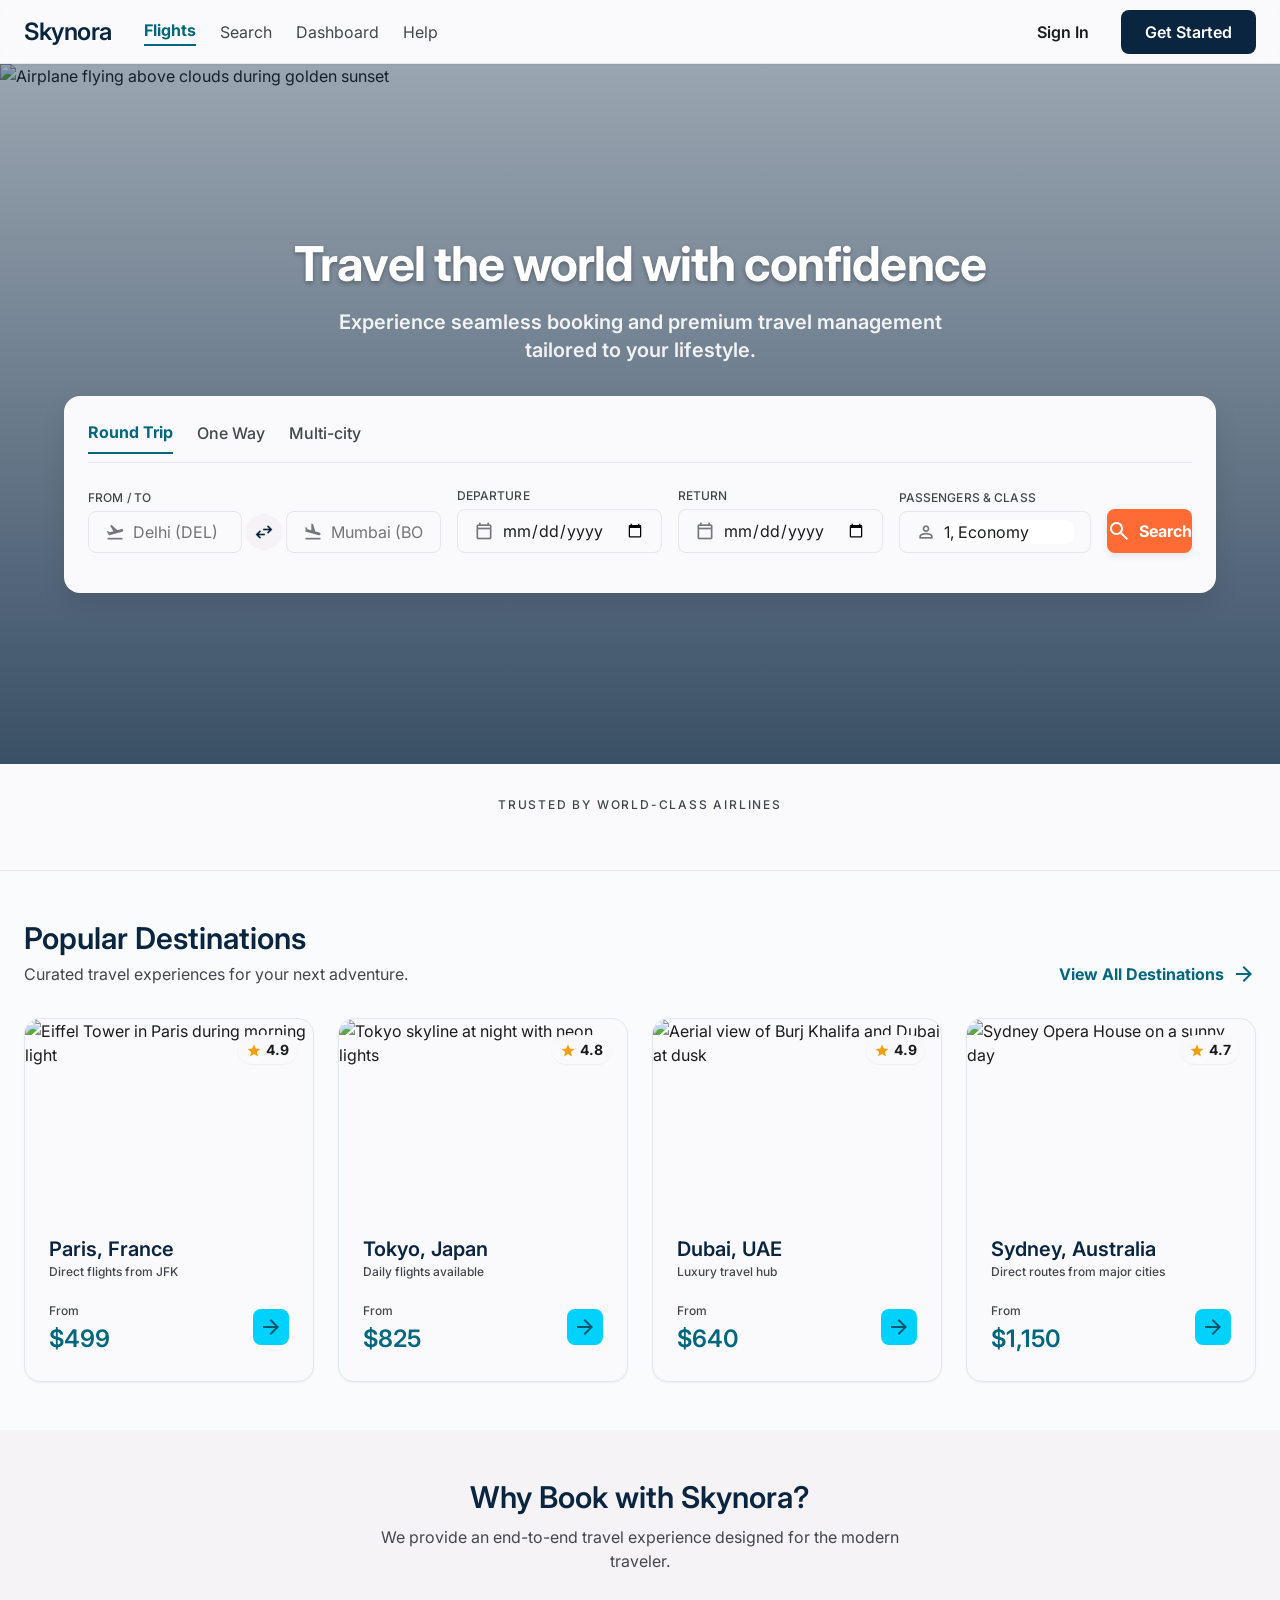
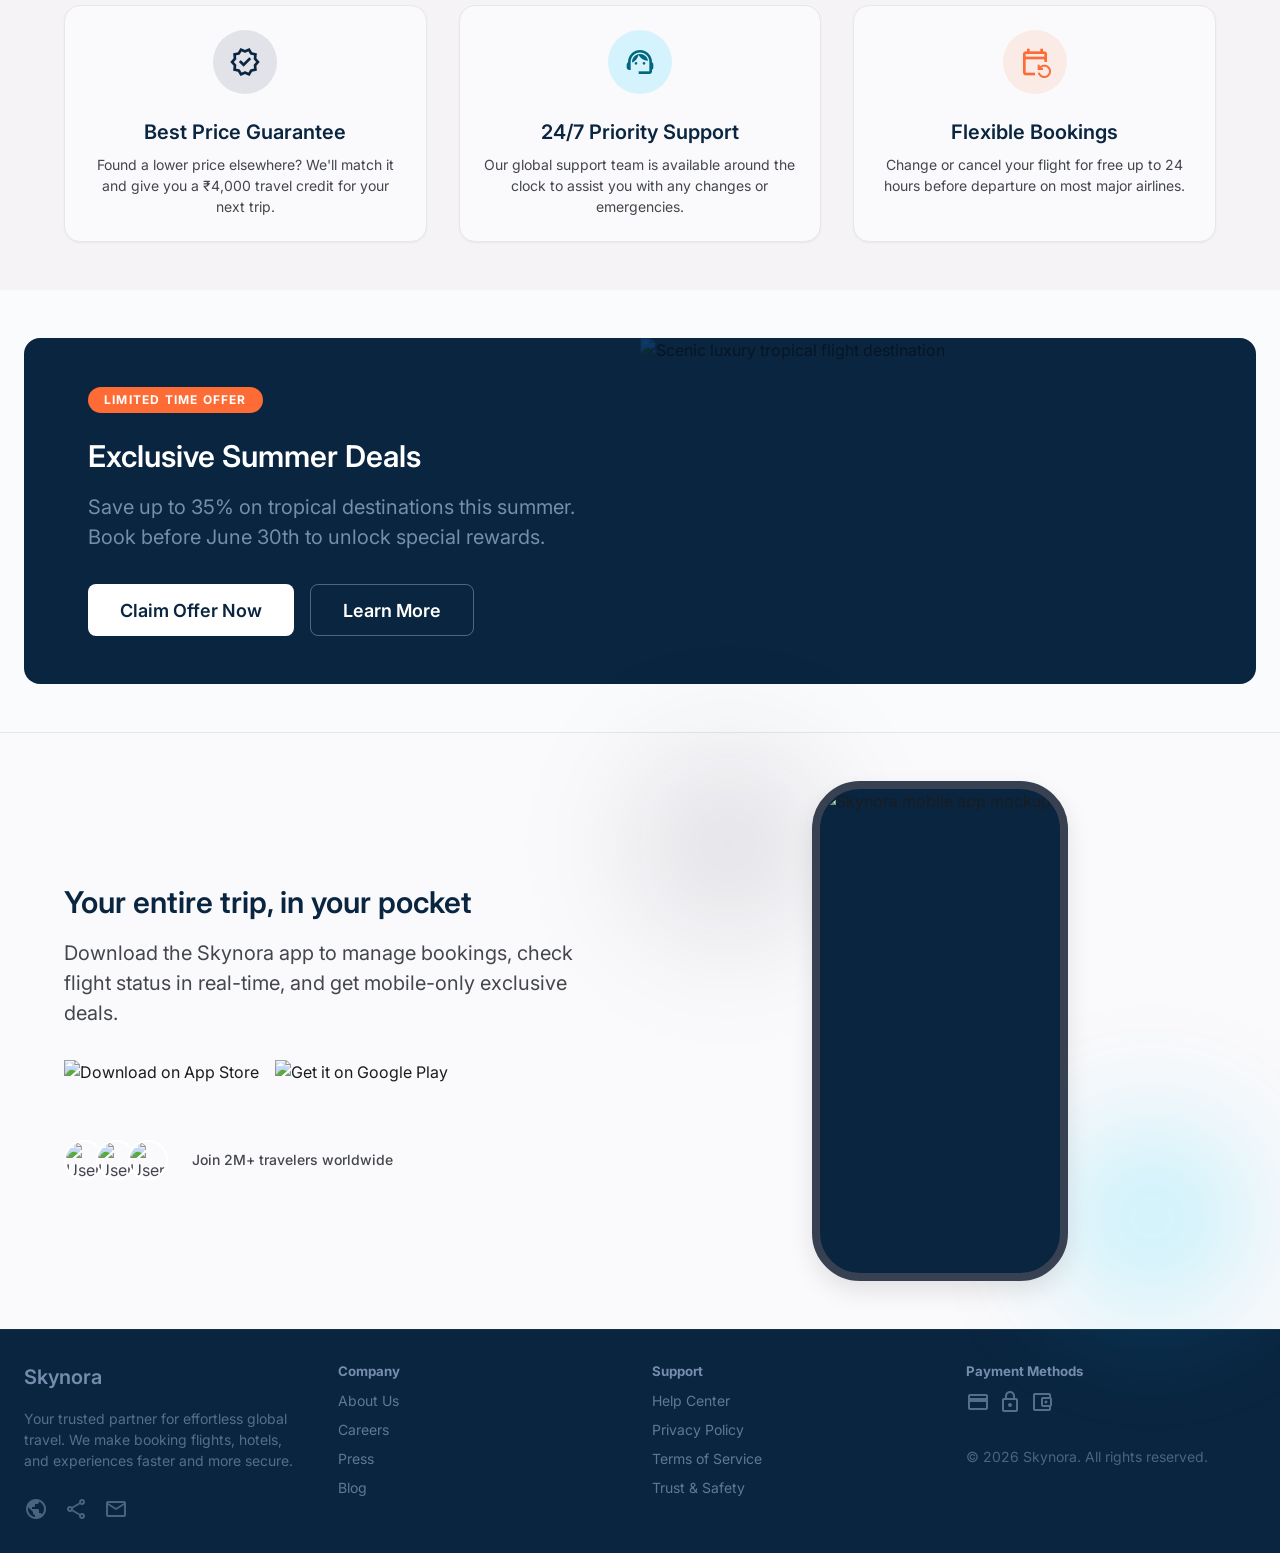
==== commit e20efa8d: "fix(html-css): audit and fix HTML/CSS codebase, add search & seat selection templates, enhance a11y " ====
--- a/index.html
+++ b/index.html
@@ -59,44 +59,44 @@
           </div>
           <form class="search-form" id="search-form">
             <!-- From / To -->
-            <div class="form-group" style="grid-column: span 2;">
-              <label class="form-label">From / To</label>
+            <div class="form-group">
+              <label class="form-label" for="origin-input">From / To</label>
               <div class="search-field-pair">
                 <div class="search-input-wrap">
                   <span class="material-symbols-outlined">flight_takeoff</span>
-                  <input type="text" id="origin-input" placeholder="Delhi (DEL)" list="airports-from" autocomplete="off">
-                </div>
-                <button type="button" class="search-swap-btn" id="swap-btn" title="Swap origin and destination">
+                  <input type="text" id="origin-input" placeholder="Delhi (DEL)" list="airports-from" autocomplete="off" aria-label="Departure airport or city">
+                </div>
+                <button type="button" class="search-swap-btn" id="swap-btn" title="Swap origin and destination" aria-label="Swap departure and arrival">
                   <span class="material-symbols-outlined">swap_horiz</span>
                 </button>
                 <div class="search-input-wrap">
                   <span class="material-symbols-outlined">flight_land</span>
-                  <input type="text" id="destination-input" placeholder="Mumbai (BOM)" list="airports-to" autocomplete="off">
+                  <input type="text" id="destination-input" placeholder="Mumbai (BOM)" list="airports-to" autocomplete="off" aria-label="Arrival airport or city">
                 </div>
               </div>
             </div>
             <!-- Departure -->
             <div class="form-group">
-              <label class="form-label">Departure</label>
+              <label class="form-label" for="departure-date">Departure</label>
               <div class="search-input-wrap">
                 <span class="material-symbols-outlined">calendar_today</span>
-                <input type="date" id="departure-date">
+                <input type="date" id="departure-date" aria-label="Departure date">
               </div>
             </div>
             <!-- Return -->
             <div class="form-group">
-              <label class="form-label">Return</label>
+              <label class="form-label" for="return-date">Return</label>
               <div class="search-input-wrap">
                 <span class="material-symbols-outlined">calendar_today</span>
-                <input type="date" id="return-date">
+                <input type="date" id="return-date" aria-label="Return date">
               </div>
             </div>
             <!-- Passengers & Search -->
             <div class="form-group">
-              <label class="form-label">Passengers & Class</label>
+              <label class="form-label" for="passengers-select">Passengers & Class</label>
               <div class="search-input-wrap passengers-select">
                 <span class="material-symbols-outlined">person</span>
-                <select id="passengers-select" class="form-select" style="border:none;padding:0;height:auto;background-image:none;">
+                <select id="passengers-select" class="form-select" style="border:none;padding:0;height:auto;background-image:none;" aria-label="Passengers and class selection">
                   <option value="1-economy">1, Economy</option>
                   <option value="2-economy">2, Economy</option>
                   <option value="3-economy">3, Economy</option>
@@ -278,8 +278,8 @@
     <section class="section">
       <div class="container-lg">
         <div class="promo-banner">
-          <div class="promo-image hidden" style="display:none;">
-            <!-- Hidden on mobile, decorative on desktop -->
+          <div class="promo-image">
+            <img src="https://lh3.googleusercontent.com/aida-public/[base64]" alt="Scenic luxury tropical flight destination">
           </div>
           <div class="promo-content">
             <span class="promo-badge">Limited Time Offer</span>
--- a/css/main.css
+++ b/css/main.css
@@ -89,10 +89,21 @@
    ============================================ */
 
 .material-symbols-outlined {
+  font-family: 'Material Symbols Outlined';
+  font-weight: normal;
+  font-style: normal;
+  font-size: 24px;
+  line-height: 1;
+  letter-spacing: normal;
+  text-transform: none;
+  display: inline-block;
+  white-space: nowrap;
+  word-wrap: normal;
+  direction: ltr;
+  -webkit-font-feature-settings: 'liga';
+  -webkit-font-smoothing: antialiased;
   font-variation-settings: 'FILL' 0, 'wght' 400, 'GRAD' 0, 'opsz' 24;
-  display: inline-block;
   vertical-align: middle;
-  font-size: 24px;
 }
 
 .icon-filled {
@@ -202,6 +213,15 @@
   transform: scale(0.97);
 }
 
+.btn:disabled,
+.btn[disabled] {
+  opacity: 0.55;
+  cursor: not-allowed;
+  pointer-events: none;
+  box-shadow: none;
+  transform: none;
+}
+
 .btn-primary {
   background: var(--color-primary);
   color: var(--color-on-primary);
@@ -314,6 +334,13 @@
   outline: none;
 }
 
+.form-input:disabled,
+.form-select:disabled {
+  background-color: var(--color-surface-container-low);
+  cursor: not-allowed;
+  opacity: 0.7;
+}
+
 .form-input::placeholder {
   color: var(--color-outline);
 }
@@ -333,6 +360,11 @@
 
 .form-input-icon .form-input {
   padding-left: calc(var(--space-md) + 28px);
+}
+
+.form-input-icon .form-input:has(~ .password-toggle),
+.form-input-icon.has-trailing-icon .form-input {
+  padding-right: calc(var(--space-md) + 28px);
 }
 
 .form-select {
@@ -803,8 +835,21 @@
 /* Sizing */
 .w-full { width: 100%; }
 
-/* Visibility */
+/* Visibility & Accessibility */
 .hidden { display: none; }
+
+.visually-hidden,
+.sr-only {
+  position: absolute;
+  width: 1px;
+  height: 1px;
+  padding: 0;
+  margin: -1px;
+  overflow: hidden;
+  clip: rect(0, 0, 0, 0);
+  white-space: nowrap;
+  border: 0;
+}
 
 /* Border radius */
 .rounded { border-radius: var(--radius-md); }
@@ -842,6 +887,20 @@
 
   .navbar-toggle {
     display: flex;
+  }
+
+  .navbar {
+    padding: 0 var(--space-md);
+  }
+
+  .navbar-actions .btn-ghost {
+    display: none;
+  }
+
+  .navbar-actions .btn {
+    height: 36px;
+    padding: 0 var(--space-md);
+    font-size: var(--font-small-size);
   }
 
   .footer-grid {
--- a/css/pages/landing.css
+++ b/css/pages/landing.css
@@ -104,9 +104,13 @@
 
 .search-form {
   display: grid;
-  grid-template-columns: 2fr 1fr 1fr 1fr 1fr;
+  grid-template-columns: 2.2fr 1fr 1fr 1.2fr auto;
   gap: var(--space-md);
   align-items: end;
+}
+
+.search-form > .form-group:first-child {
+  grid-column: span 1;
 }
 
 .search-field-pair {
@@ -602,6 +606,10 @@
     grid-template-columns: 1fr 1fr;
   }
 
+  .search-form > .form-group:first-child {
+    grid-column: span 2;
+  }
+
   .destinations-grid {
     grid-template-columns: repeat(2, 1fr);
   }
@@ -622,6 +630,10 @@
 
   .search-form {
     grid-template-columns: 1fr;
+  }
+
+  .search-form > .form-group:first-child {
+    grid-column: 1;
   }
 
   .search-field-pair {
